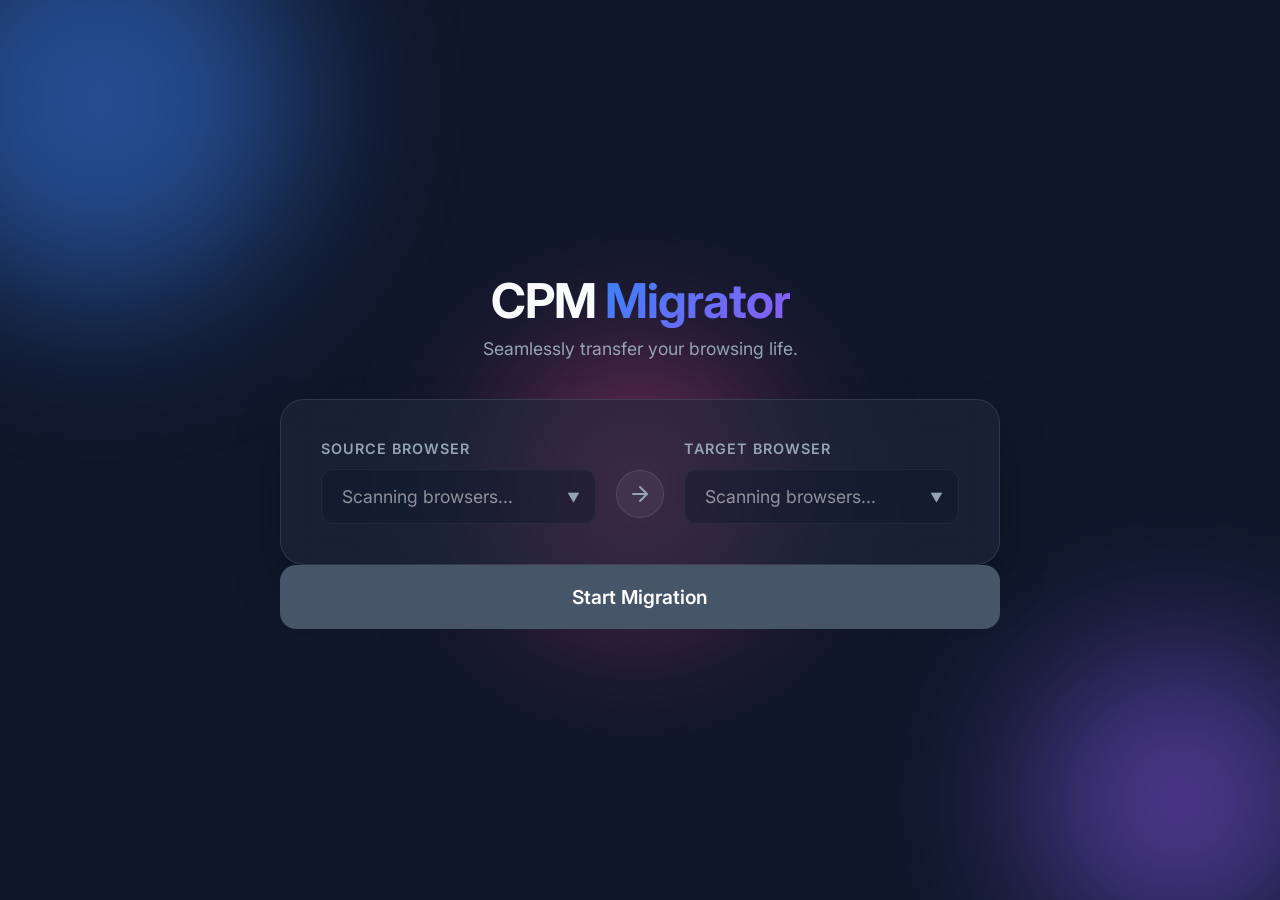
==== src/cpm/m09_gui/web/index.html @ ef74f83f "feat(m09): add GUI module using pywebview and vanilla frontend" ====
<!DOCTYPE html>
<html lang="en">
<head>
    <meta charset="UTF-8">
    <meta name="viewport" content="width=device-width, initial-scale=1.0">
    <title>Chromium Profile Migrator</title>
    <link href="https://fonts.googleapis.com/css2?family=Inter:wght@400;500;600;700&display=swap" rel="stylesheet">
    <link rel="stylesheet" href="style.css">
</head>
<body>
    <div class="background-orbs">
        <div class="orb orb-1"></div>
        <div class="orb orb-2"></div>
        <div class="orb orb-3"></div>
    </div>

    <div class="app-container">
        <header>
            <h1>CPM <span>Migrator</span></h1>
            <p>Seamlessly transfer your browsing life.</p>
        </header>

        <main>
            <div class="glass-card selection-area">
                <div class="browser-select">
                    <label for="source-browser">Source Browser</label>
                    <div class="select-wrapper">
                        <select id="source-browser" disabled>
                            <option value="">Scanning browsers...</option>
                        </select>
                    </div>
                </div>

                <div class="transfer-icon">
                    <svg width="24" height="24" viewBox="0 0 24 24" fill="none" stroke="currentColor" stroke-width="2" stroke-linecap="round" stroke-linejoin="round">
                        <path d="M5 12h14M12 5l7 7-7 7"/>
                    </svg>
                </div>

                <div class="browser-select">
                    <label for="target-browser">Target Browser</label>
                    <div class="select-wrapper">
                        <select id="target-browser" disabled>
                            <option value="">Scanning browsers...</option>
                        </select>
                    </div>
                </div>
            </div>

            <button id="migrate-btn" class="primary-btn glass-btn" disabled>
                <span class="btn-text">Start Migration</span>
                <div class="loader hidden"></div>
            </button>

            <div id="status-console" class="glass-card status-console hidden">
                <h3>Migration Status</h3>
                <div id="log-messages" class="log-messages"></div>
            </div>
        </main>
    </div>

    <script src="script.js"></script>
</body>
</html>
---- src/cpm/m09_gui/web/style.css ----
:root {
    --bg-color: #0f172a;
    --text-primary: #f8fafc;
    --text-secondary: #94a3b8;
    --glass-bg: rgba(30, 41, 59, 0.6);
    --glass-border: rgba(255, 255, 255, 0.1);
    --primary-gradient: linear-gradient(135deg, #3b82f6 0%, #8b5cf6 100%);
    --primary-gradient-hover: linear-gradient(135deg, #60a5fa 0%, #a78bfa 100%);
    --error-color: #ef4444;
    --success-color: #10b981;
}

* {
    box-sizing: border-box;
    margin: 0;
    padding: 0;
}

body {
    font-family: 'Inter', sans-serif;
    background-color: var(--bg-color);
    color: var(--text-primary);
    min-height: 100vh;
    display: flex;
    justify-content: center;
    align-items: center;
    overflow: hidden;
    position: relative;
}

/* Dynamic Background Orbs */
.background-orbs {
    position: absolute;
    top: 0;
    left: 0;
    width: 100%;
    height: 100%;
    z-index: 0;
    overflow: hidden;
    pointer-events: none;
}

.orb {
    position: absolute;
    border-radius: 50%;
    filter: blur(80px);
    opacity: 0.5;
    animation: float 20s infinite alternate ease-in-out;
}

.orb-1 {
    width: 400px;
    height: 400px;
    background: #3b82f6;
    top: -100px;
    left: -100px;
}

.orb-2 {
    width: 300px;
    height: 300px;
    background: #8b5cf6;
    bottom: -50px;
    right: -50px;
    animation-delay: -5s;
}

.orb-3 {
    width: 250px;
    height: 250px;
    background: #ec4899;
    top: 40%;
    left: 40%;
    animation-delay: -10s;
}

@keyframes float {
    0% { transform: translate(0, 0) scale(1); }
    100% { transform: translate(50px, 50px) scale(1.1); }
}

/* Main Container */
.app-container {
    position: relative;
    z-index: 1;
    width: 100%;
    max-width: 800px;
    padding: 40px;
    display: flex;
    flex-direction: column;
    gap: 40px;
}

header {
    text-align: center;
    animation: fadeInDown 0.8s ease-out;
}

header h1 {
    font-size: 3rem;
    font-weight: 700;
    letter-spacing: -1px;
    margin-bottom: 8px;
}

header h1 span {
    background: var(--primary-gradient);
    -webkit-background-clip: text;
    -webkit-text-fill-color: transparent;
}

header p {
    color: var(--text-secondary);
    font-size: 1.1rem;
}

/* Glassmorphism Classes */
.glass-card {
    background: var(--glass-bg);
    backdrop-filter: blur(16px);
    -webkit-backdrop-filter: blur(16px);
    border: 1px solid var(--glass-border);
    border-radius: 24px;
    box-shadow: 0 25px 50px -12px rgba(0, 0, 0, 0.5);
}

.selection-area {
    padding: 40px;
    display: flex;
    justify-content: space-between;
    align-items: center;
    gap: 20px;
    animation: fadeInUp 0.8s ease-out 0.2s both;
}

.browser-select {
    flex: 1;
    display: flex;
    flex-direction: column;
    gap: 12px;
}

.browser-select label {
    font-weight: 600;
    color: var(--text-secondary);
    font-size: 0.9rem;
    text-transform: uppercase;
    letter-spacing: 1px;
}

.select-wrapper {
    position: relative;
}

.select-wrapper::after {
    content: '▼';
    position: absolute;
    right: 16px;
    top: 50%;
    transform: translateY(-50%);
    color: var(--text-secondary);
    pointer-events: none;
    font-size: 0.8rem;
}

select {
    width: 100%;
    appearance: none;
    background: rgba(15, 23, 42, 0.8);
    border: 1px solid var(--glass-border);
    color: white;
    padding: 16px 20px;
    border-radius: 12px;
    font-size: 1.1rem;
    font-family: 'Inter', sans-serif;
    outline: none;
    transition: all 0.3s ease;
    cursor: pointer;
}

select:focus {
    border-color: #8b5cf6;
    box-shadow: 0 0 0 2px rgba(139, 92, 246, 0.2);
}

select:disabled {
    opacity: 0.5;
    cursor: not-allowed;
}

select option {
    background: #0f172a;
    color: white;
}

.transfer-icon {
    width: 48px;
    height: 48px;
    border-radius: 50%;
    background: rgba(255, 255, 255, 0.05);
    display: flex;
    justify-content: center;
    align-items: center;
    border: 1px solid var(--glass-border);
    color: var(--text-secondary);
    flex-shrink: 0;
    margin-top: 24px;
}

/* Button */
.glass-btn {
    width: 100%;
    padding: 20px;
    border: none;
    border-radius: 16px;
    font-family: 'Inter', sans-serif;
    font-size: 1.2rem;
    font-weight: 600;
    color: white;
    background: var(--primary-gradient);
    cursor: pointer;
    transition: all 0.3s ease;
    display: flex;
    justify-content: center;
    align-items: center;
    gap: 12px;
    box-shadow: 0 10px 25px -5px rgba(139, 92, 246, 0.4);
    animation: fadeInUp 0.8s ease-out 0.4s both;
}

.glass-btn:hover:not(:disabled) {
    background: var(--primary-gradient-hover);
    transform: translateY(-2px);
    box-shadow: 0 15px 30px -5px rgba(139, 92, 246, 0.5);
}

.glass-btn:active:not(:disabled) {
    transform: translateY(1px);
}

.glass-btn:disabled {
    opacity: 0.5;
    cursor: not-allowed;
    background: #475569;
    box-shadow: none;
}

/* Console */
.status-console {
    padding: 24px;
    height: 200px;
    display: flex;
    flex-direction: column;
    gap: 16px;
    transition: all 0.3s ease;
}

.status-console.hidden {
    opacity: 0;
    pointer-events: none;
    transform: translateY(20px);
    display: none;
}

.status-console h3 {
    font-size: 1rem;
    color: var(--text-secondary);
    font-weight: 600;
    border-bottom: 1px solid var(--glass-border);
    padding-bottom: 8px;
}

.log-messages {
    flex: 1;
    overflow-y: auto;
    font-family: monospace;
    font-size: 0.9rem;
    display: flex;
    flex-direction: column;
    gap: 8px;
}

.log-messages::-webkit-scrollbar {
    width: 8px;
}
.log-messages::-webkit-scrollbar-track {
    background: rgba(0,0,0,0.1);
    border-radius: 4px;
}
.log-messages::-webkit-scrollbar-thumb {
    background: rgba(255,255,255,0.2);
    border-radius: 4px;
}

.log-line {
    animation: fadeIn 0.3s ease;
}
.log-info { color: #cbd5e1; }
.log-success { color: var(--success-color); font-weight: 600; }
.log-error { color: var(--error-color); font-weight: 600; }

/* Loader */
.loader {
    width: 20px;
    height: 20px;
    border: 3px solid rgba(255,255,255,0.3);
    border-radius: 50%;
    border-top-color: white;
    animation: spin 1s ease-in-out infinite;
}

.loader.hidden {
    display: none;
}

@keyframes spin {
    to { transform: rotate(360deg); }
}
@keyframes fadeInDown {
    from { opacity: 0; transform: translateY(-20px); }
    to { opacity: 1; transform: translateY(0); }
}
@keyframes fadeInUp {
    from { opacity: 0; transform: translateY(20px); }
    to { opacity: 1; transform: translateY(0); }
}
@keyframes fadeIn {
    from { opacity: 0; }
    to { opacity: 1; }
}
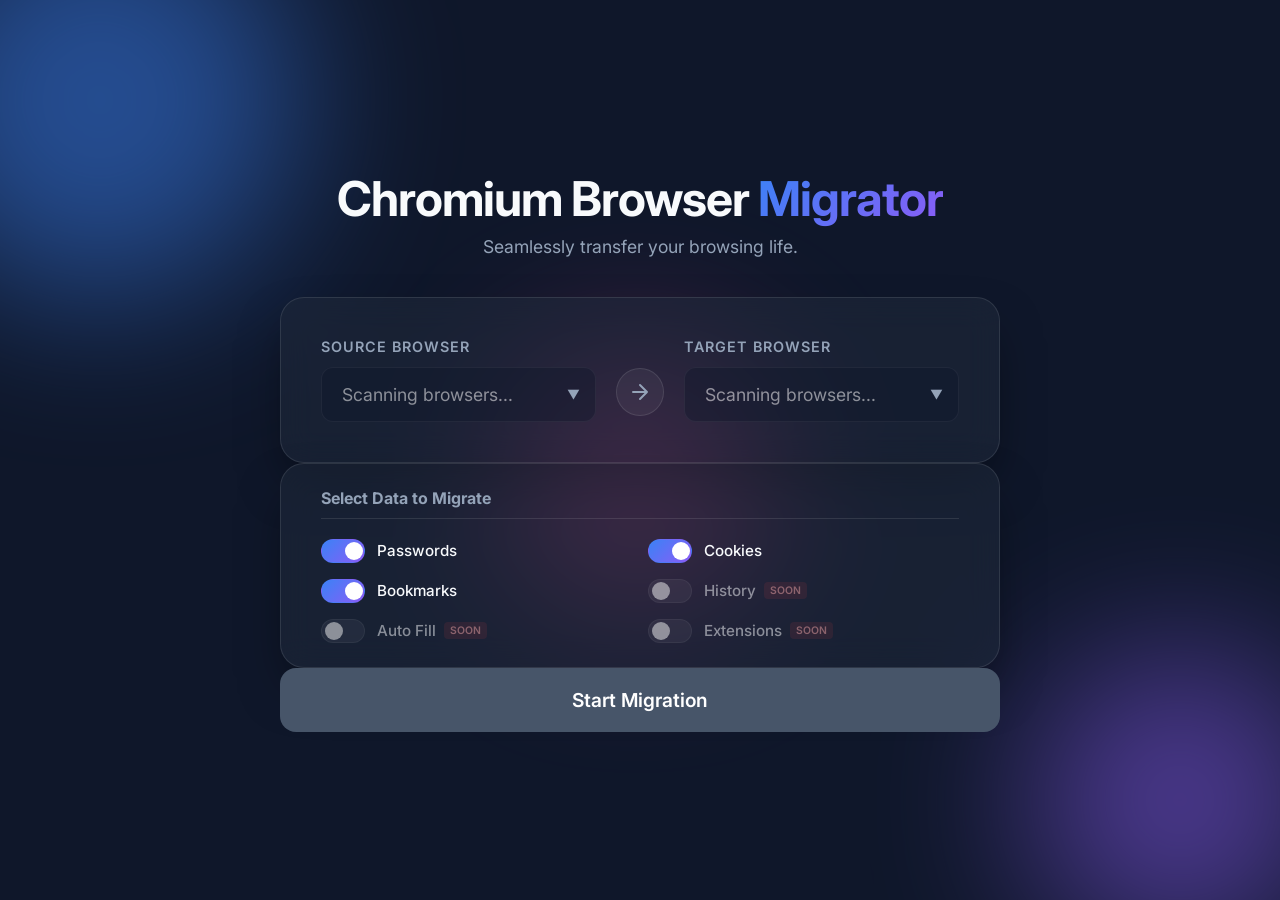
==== commit f253ab62: "feat(m09): add checkboxes for selective migration" ====
--- a/src/cpm/m09_gui/web/index.html
+++ b/src/cpm/m09_gui/web/index.html
@@ -16,7 +16,7 @@
 
     <div class="app-container">
         <header>
-            <h1>CPM <span>Migrator</span></h1>
+            <h1>Chromium Browser <span>Migrator</span></h1>
             <p>Seamlessly transfer your browsing life.</p>
         </header>
 
@@ -47,6 +47,42 @@
                 </div>
             </div>
 
+            <div class="glass-card options-area">
+                <h3>Select Data to Migrate</h3>
+                <div class="options-grid">
+                    <label class="toggle-switch">
+                        <input type="checkbox" id="opt-passwords" checked>
+                        <span class="slider"></span>
+                        <span class="label-text">Passwords</span>
+                    </label>
+                    <label class="toggle-switch">
+                        <input type="checkbox" id="opt-cookies" checked>
+                        <span class="slider"></span>
+                        <span class="label-text">Cookies</span>
+                    </label>
+                    <label class="toggle-switch">
+                        <input type="checkbox" id="opt-bookmarks" checked>
+                        <span class="slider"></span>
+                        <span class="label-text">Bookmarks</span>
+                    </label>
+                    <label class="toggle-switch disabled">
+                        <input type="checkbox" id="opt-history" disabled>
+                        <span class="slider"></span>
+                        <span class="label-text">History <span class="badge">Soon</span></span>
+                    </label>
+                    <label class="toggle-switch disabled">
+                        <input type="checkbox" id="opt-autofill" disabled>
+                        <span class="slider"></span>
+                        <span class="label-text">Auto Fill <span class="badge">Soon</span></span>
+                    </label>
+                    <label class="toggle-switch disabled">
+                        <input type="checkbox" id="opt-extensions" disabled>
+                        <span class="slider"></span>
+                        <span class="label-text">Extensions <span class="badge">Soon</span></span>
+                    </label>
+                </div>
+            </div>
+
             <button id="migrate-btn" class="primary-btn glass-btn" disabled>
                 <span class="btn-text">Start Migration</span>
                 <div class="loader hidden"></div>
--- a/src/cpm/m09_gui/web/style.css
+++ b/src/cpm/m09_gui/web/style.css
@@ -255,6 +255,95 @@
     transition: all 0.3s ease;
 }
 
+/* Options Area */
+.options-area {
+    padding: 24px 40px;
+    animation: fadeInUp 0.8s ease-out 0.3s both;
+}
+
+.options-area h3 {
+    font-size: 1rem;
+    color: var(--text-secondary);
+    margin-bottom: 20px;
+    border-bottom: 1px solid var(--glass-border);
+    padding-bottom: 10px;
+}
+
+.options-grid {
+    display: grid;
+    grid-template-columns: repeat(2, 1fr);
+    gap: 16px;
+}
+
+.toggle-switch {
+    display: flex;
+    align-items: center;
+    gap: 12px;
+    cursor: pointer;
+    position: relative;
+}
+
+.toggle-switch.disabled {
+    cursor: not-allowed;
+    opacity: 0.5;
+}
+
+.toggle-switch input {
+    opacity: 0;
+    width: 0;
+    height: 0;
+    position: absolute;
+}
+
+.slider {
+    position: relative;
+    width: 44px;
+    height: 24px;
+    background-color: rgba(255, 255, 255, 0.1);
+    border-radius: 24px;
+    transition: .4s;
+    border: 1px solid var(--glass-border);
+}
+
+.slider:before {
+    position: absolute;
+    content: "";
+    height: 18px;
+    width: 18px;
+    left: 3px;
+    bottom: 2px;
+    background-color: white;
+    border-radius: 50%;
+    transition: .4s;
+}
+
+input:checked + .slider {
+    background: var(--primary-gradient);
+    border-color: transparent;
+}
+
+input:checked + .slider:before {
+    transform: translateX(20px);
+}
+
+.label-text {
+    font-size: 0.95rem;
+    font-weight: 500;
+    display: flex;
+    align-items: center;
+    gap: 8px;
+}
+
+.badge {
+    font-size: 0.65rem;
+    padding: 2px 6px;
+    background: rgba(239, 68, 68, 0.2);
+    color: #fca5a5;
+    border-radius: 4px;
+    font-weight: 600;
+    text-transform: uppercase;
+}
+
 .status-console.hidden {
     opacity: 0;
     pointer-events: none;
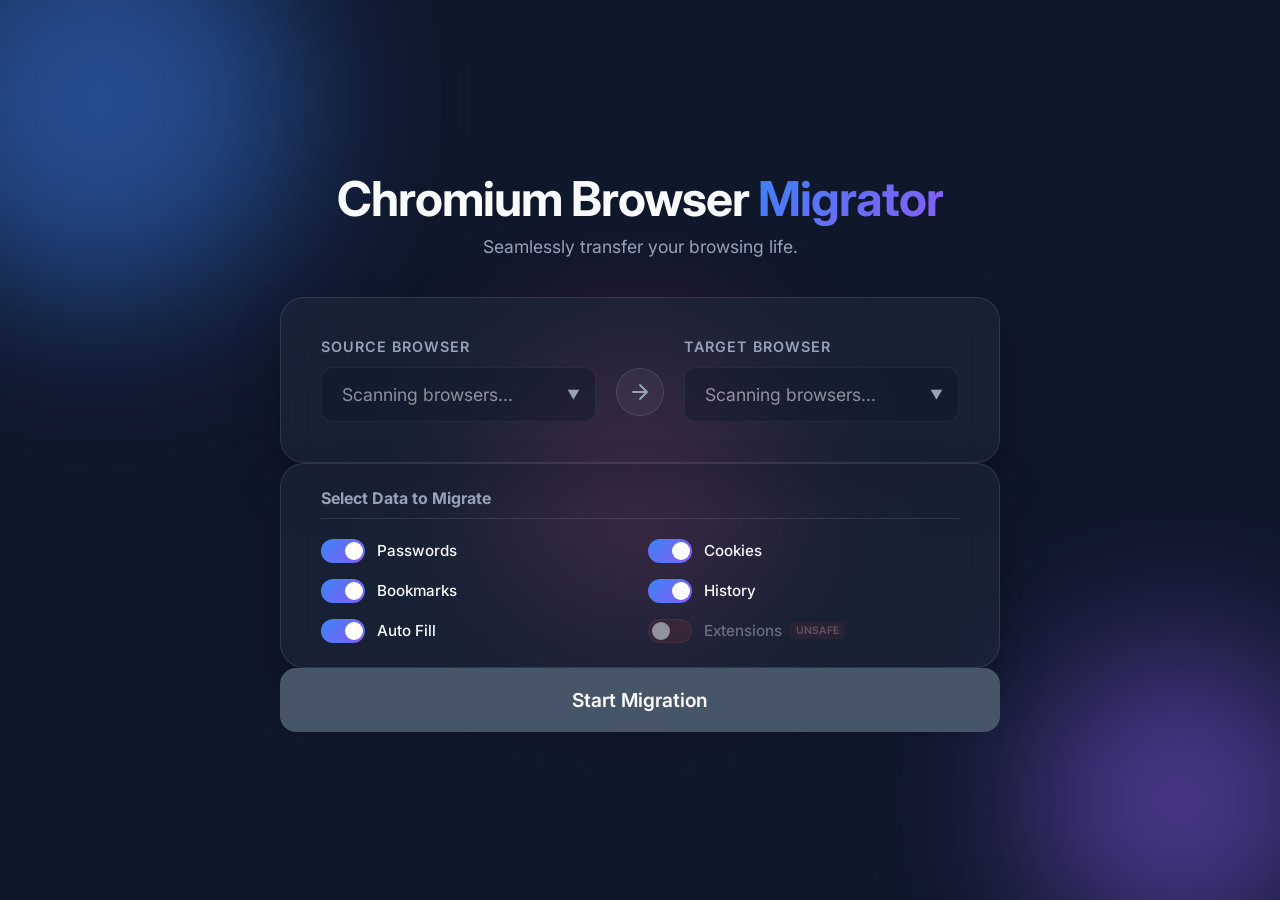
==== commit c11c75fc: "feat(m09): enable history and autofill migration, keeping extensions disabled" ====
--- a/src/cpm/m09_gui/web/index.html
+++ b/src/cpm/m09_gui/web/index.html
@@ -65,20 +65,20 @@
                         <span class="slider"></span>
                         <span class="label-text">Bookmarks</span>
                     </label>
-                    <label class="toggle-switch disabled">
-                        <input type="checkbox" id="opt-history" disabled>
+                    <label class="toggle-switch">
+                        <input type="checkbox" id="opt-history" checked>
                         <span class="slider"></span>
-                        <span class="label-text">History <span class="badge">Soon</span></span>
+                        <span class="label-text">History</span>
                     </label>
-                    <label class="toggle-switch disabled">
-                        <input type="checkbox" id="opt-autofill" disabled>
+                    <label class="toggle-switch">
+                        <input type="checkbox" id="opt-autofill" checked>
                         <span class="slider"></span>
-                        <span class="label-text">Auto Fill <span class="badge">Soon</span></span>
+                        <span class="label-text">Auto Fill</span>
                     </label>
                     <label class="toggle-switch disabled">
                         <input type="checkbox" id="opt-extensions" disabled>
-                        <span class="slider"></span>
-                        <span class="label-text">Extensions <span class="badge">Soon</span></span>
+                        <span class="slider" style="background-color: rgba(239, 68, 68, 0.2);"></span>
+                        <span class="label-text" style="opacity: 0.7;">Extensions <span class="badge" style="background: rgba(239, 68, 68, 0.2); color: #fca5a5;">Unsafe</span></span>
                     </label>
                 </div>
             </div>
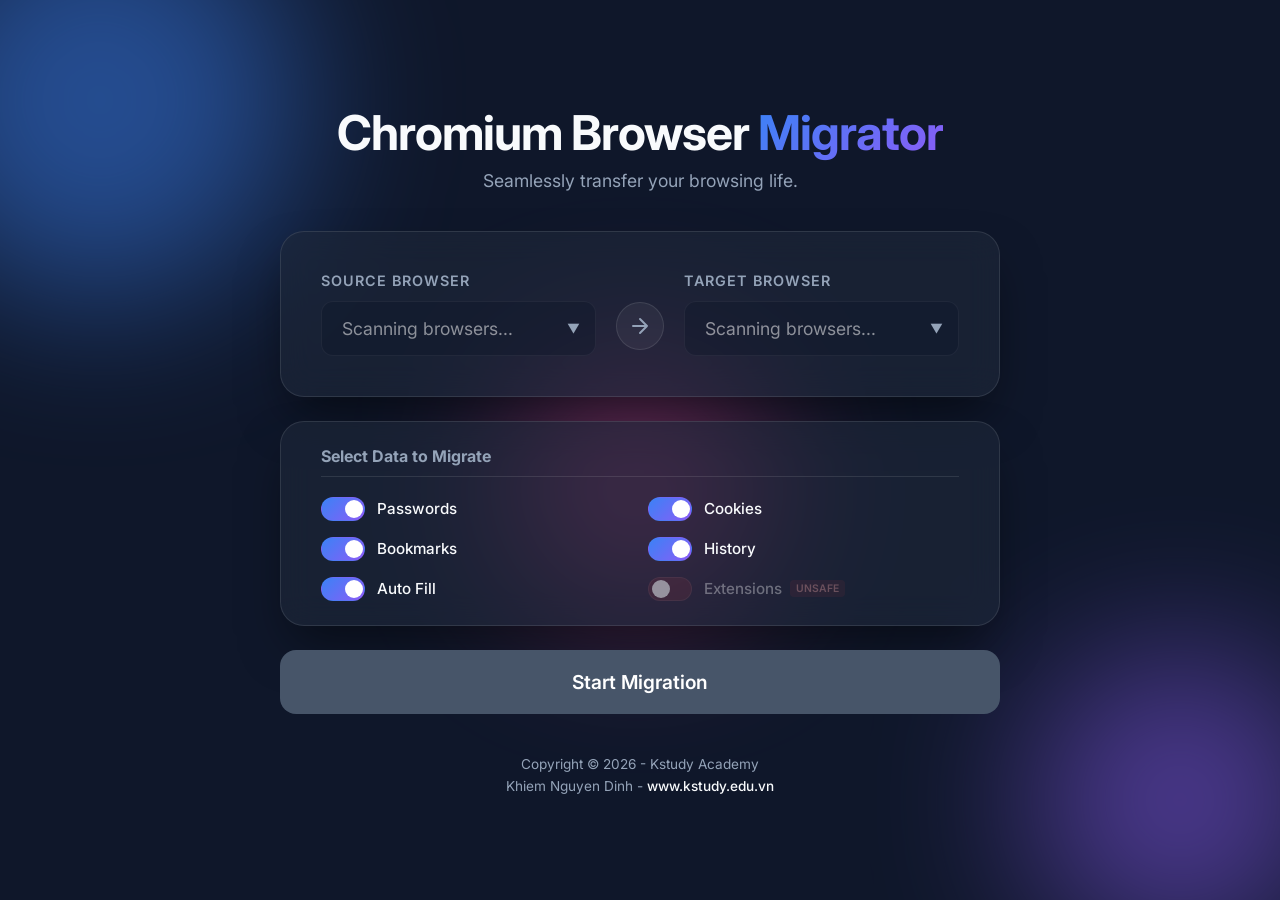
==== commit cb1c4f0c: "style(m09): adjust gap between cards and add Kstudy Academy footer" ====
--- a/src/cpm/m09_gui/web/index.html
+++ b/src/cpm/m09_gui/web/index.html
@@ -93,6 +93,11 @@
                 <div id="log-messages" class="log-messages"></div>
             </div>
         </main>
+
+        <footer>
+            <p>Copyright &copy; 2026 - Kstudy Academy</p>
+            <p>Khiem Nguyen Dinh - <a href="http://www.kstudy.edu.vn" target="_blank" rel="noopener noreferrer">www.kstudy.edu.vn</a></p>
+        </footer>
     </div>
 
     <script src="script.js"></script>
--- a/src/cpm/m09_gui/web/style.css
+++ b/src/cpm/m09_gui/web/style.css
@@ -112,6 +112,31 @@
 header p {
     color: var(--text-secondary);
     font-size: 1.1rem;
+}
+
+main {
+    display: flex;
+    flex-direction: column;
+    gap: 24px;
+}
+
+footer {
+    text-align: center;
+    color: var(--text-secondary);
+    font-size: 0.85rem;
+    animation: fadeIn 0.8s ease-out 0.6s both;
+    line-height: 1.6;
+}
+
+footer a {
+    color: var(--text-primary);
+    text-decoration: none;
+    font-weight: 500;
+    transition: color 0.3s;
+}
+
+footer a:hover {
+    color: #8b5cf6;
 }
 
 /* Glassmorphism Classes */
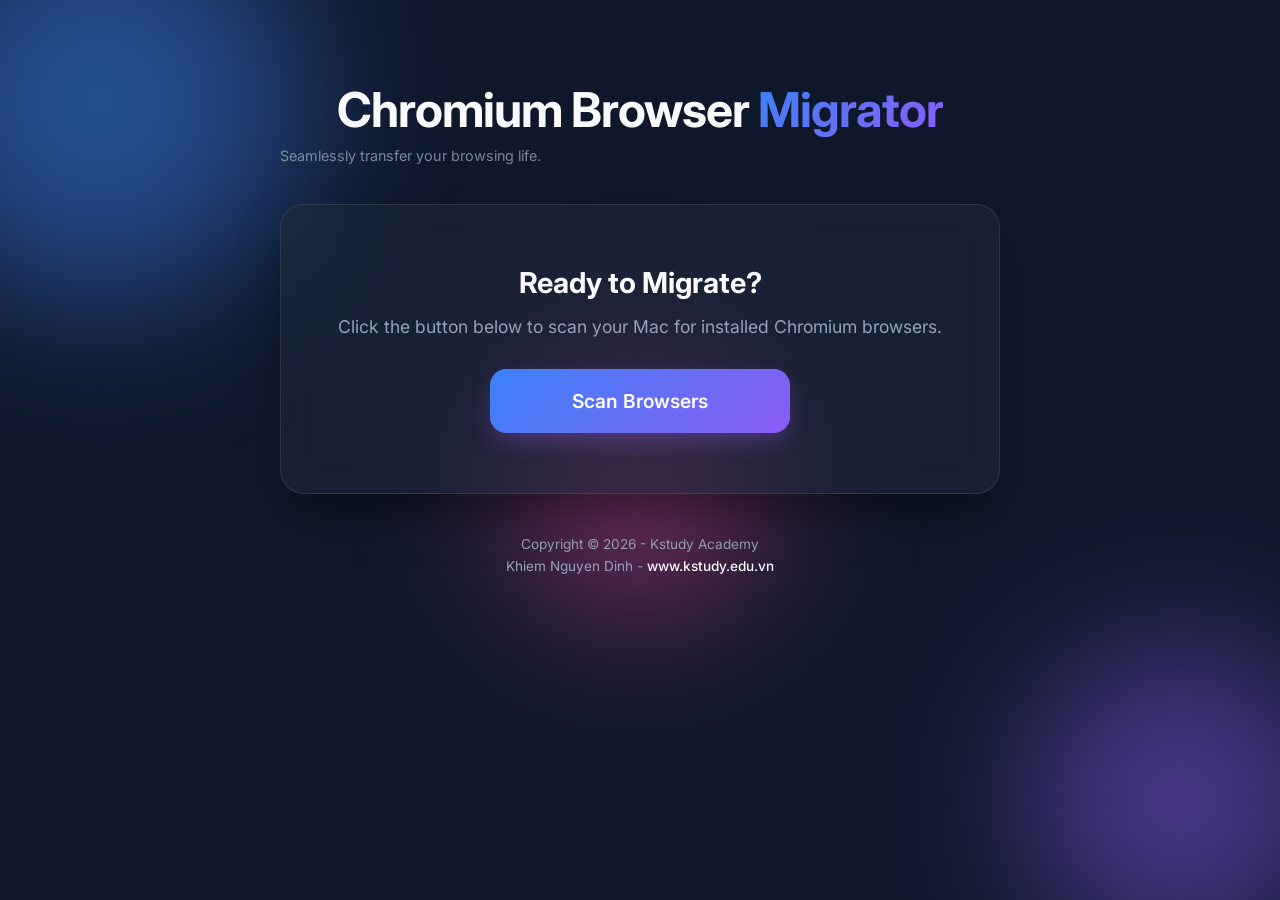
==== commit 882bd4ef: "feat: add Windows build support, CI/CD pipeline, and platform modules - Add GitHub Actions workflow " ====
--- a/src/cpm/m09_gui/web/index.html
+++ b/src/cpm/m09_gui/web/index.html
@@ -17,80 +17,109 @@
     <div class="app-container">
         <header>
             <h1>Chromium Browser <span>Migrator</span></h1>
-            <p>Seamlessly transfer your browsing life.</p>
+            <div class="header-actions" style="display: flex; align-items: center; gap: 10px;">
+                <p style="margin: 0; font-size: 0.9rem; opacity: 0.8;">Seamlessly transfer your browsing life.</p>
+            </div>
         </header>
 
         <main>
-            <div class="glass-card selection-area">
-                <div class="browser-select">
-                    <label for="source-browser">Source Browser</label>
-                    <div class="select-wrapper">
-                        <select id="source-browser" disabled>
-                            <option value="">Scanning browsers...</option>
-                        </select>
+            <!-- PAGE 1: SCAN -->
+            <div id="page-scan" class="page active">
+                <div class="glass-card center-card" style="text-align: center; padding: 60px 40px;">
+                    <h2 style="margin-bottom: 16px; font-size: 1.8rem;">Ready to Migrate?</h2>
+                    <p style="color: var(--text-secondary); margin-bottom: 32px; font-size: 1.1rem;">Click the button below to scan your Mac for installed Chromium browsers.</p>
+                    <div id="scan-error" class="error-message hidden" style="color: #fca5a5; margin-bottom: 20px; font-size: 0.9rem; background: rgba(239, 68, 68, 0.1); padding: 10px; border-radius: 8px; border: 1px solid rgba(239, 68, 68, 0.2);"></div>
+                    <button id="btn-scan" class="primary-btn glass-btn" style="max-width: 300px; margin: 0 auto;">
+                        <span class="btn-text">Scan Browsers</span>
+                        <div class="loader hidden"></div>
+                    </button>
+                </div>
+            </div>
+
+            <!-- PAGE 2: MIGRATION -->
+            <div id="page-migration" class="page hidden">
+                <div class="glass-card selection-area">
+                    <div class="browser-select">
+                        <label for="source-browser">Source Browser</label>
+                        <div class="select-wrapper">
+                            <select id="source-browser"></select>
+                        </div>
+                        <label for="source-profile" style="margin-top: 10px;">Source Profile</label>
+                        <div class="select-wrapper">
+                            <select id="source-profile" disabled><option>Select Browser First</option></select>
+                        </div>
+                    </div>
+
+                    <div class="transfer-icon">
+                        <svg width="24" height="24" viewBox="0 0 24 24" fill="none" stroke="currentColor" stroke-width="2" stroke-linecap="round" stroke-linejoin="round">
+                            <path d="M5 12h14M12 5l7 7-7 7"/>
+                        </svg>
+                    </div>
+
+                    <div class="browser-select">
+                        <label for="target-browser">Target Browser</label>
+                        <div class="select-wrapper">
+                            <select id="target-browser"></select>
+                        </div>
+                        <label for="target-profile" style="margin-top: 10px;">Target Profile</label>
+                        <div class="select-wrapper">
+                            <select id="target-profile" disabled><option>Select Browser First</option></select>
+                        </div>
                     </div>
                 </div>
 
-                <div class="transfer-icon">
-                    <svg width="24" height="24" viewBox="0 0 24 24" fill="none" stroke="currentColor" stroke-width="2" stroke-linecap="round" stroke-linejoin="round">
-                        <path d="M5 12h14M12 5l7 7-7 7"/>
-                    </svg>
+                <div class="glass-card options-area">
+                    <h3>Select Data to Migrate</h3>
+                    <div class="options-grid">
+                        <label class="toggle-switch">
+                            <input type="checkbox" id="opt-passwords" checked>
+                            <span class="slider"></span>
+                            <span class="label-text">Passwords</span>
+                        </label>
+                        <label class="toggle-switch">
+                            <input type="checkbox" id="opt-cookies" checked>
+                            <span class="slider"></span>
+                            <span class="label-text">Cookies</span>
+                        </label>
+                        <label class="toggle-switch">
+                            <input type="checkbox" id="opt-bookmarks" checked>
+                            <span class="slider"></span>
+                            <span class="label-text">Bookmarks</span>
+                        </label>
+                        <label class="toggle-switch">
+                            <input type="checkbox" id="opt-history" checked>
+                            <span class="slider"></span>
+                            <span class="label-text">History</span>
+                        </label>
+                        <label class="toggle-switch">
+                            <input type="checkbox" id="opt-autofill" checked>
+                            <span class="slider"></span>
+                            <span class="label-text">Auto Fill</span>
+                        </label>
+                        <label class="toggle-switch disabled">
+                            <input type="checkbox" id="opt-extensions" disabled>
+                            <span class="slider" style="background-color: rgba(239, 68, 68, 0.2);"></span>
+                            <span class="label-text" style="opacity: 0.7;">Extensions <span class="badge" style="background: rgba(239, 68, 68, 0.2); color: #fca5a5;">Unsafe</span></span>
+                        </label>
+                    </div>
                 </div>
 
-                <div class="browser-select">
-                    <label for="target-browser">Target Browser</label>
-                    <div class="select-wrapper">
-                        <select id="target-browser" disabled>
-                            <option value="">Scanning browsers...</option>
-                        </select>
-                    </div>
-                </div>
+                <button id="migrate-btn" class="primary-btn glass-btn" disabled>
+                    <span class="btn-text">Start Migration</span>
+                </button>
             </div>
 
-            <div class="glass-card options-area">
-                <h3>Select Data to Migrate</h3>
-                <div class="options-grid">
-                    <label class="toggle-switch">
-                        <input type="checkbox" id="opt-passwords" checked>
-                        <span class="slider"></span>
-                        <span class="label-text">Passwords</span>
-                    </label>
-                    <label class="toggle-switch">
-                        <input type="checkbox" id="opt-cookies" checked>
-                        <span class="slider"></span>
-                        <span class="label-text">Cookies</span>
-                    </label>
-                    <label class="toggle-switch">
-                        <input type="checkbox" id="opt-bookmarks" checked>
-                        <span class="slider"></span>
-                        <span class="label-text">Bookmarks</span>
-                    </label>
-                    <label class="toggle-switch">
-                        <input type="checkbox" id="opt-history" checked>
-                        <span class="slider"></span>
-                        <span class="label-text">History</span>
-                    </label>
-                    <label class="toggle-switch">
-                        <input type="checkbox" id="opt-autofill" checked>
-                        <span class="slider"></span>
-                        <span class="label-text">Auto Fill</span>
-                    </label>
-                    <label class="toggle-switch disabled">
-                        <input type="checkbox" id="opt-extensions" disabled>
-                        <span class="slider" style="background-color: rgba(239, 68, 68, 0.2);"></span>
-                        <span class="label-text" style="opacity: 0.7;">Extensions <span class="badge" style="background: rgba(239, 68, 68, 0.2); color: #fca5a5;">Unsafe</span></span>
-                    </label>
+            <!-- PAGE 3: STATUS -->
+            <div id="page-status" class="page hidden">
+                <div id="status-console" class="glass-card status-console" style="height: 350px;">
+                    <h3>Migration Status</h3>
+                    <div id="log-messages" class="log-messages"></div>
                 </div>
-            </div>
-
-            <button id="migrate-btn" class="primary-btn glass-btn" disabled>
-                <span class="btn-text">Start Migration</span>
-                <div class="loader hidden"></div>
-            </button>
-
-            <div id="status-console" class="glass-card status-console hidden">
-                <h3>Migration Status</h3>
-                <div id="log-messages" class="log-messages"></div>
+                
+                <div class="action-buttons" style="display: flex; gap: 16px; margin-top: 24px;">
+                    <button id="btn-retry" class="secondary-btn glass-btn" style="background: rgba(255,255,255,0.1);">Làm lại</button>
+                    <button id="btn-exit" class="primary-btn glass-btn">Thoát</button>
+                </div>
             </div>
         </main>
 
--- a/src/cpm/m09_gui/web/style.css
+++ b/src/cpm/m09_gui/web/style.css
@@ -23,9 +23,10 @@
     min-height: 100vh;
     display: flex;
     justify-content: center;
-    align-items: center;
-    overflow: hidden;
+    align-items: flex-start;
+    overflow-y: auto;
     position: relative;
+    padding: 40px 0;
 }
 
 /* Dynamic Background Orbs */
@@ -423,17 +424,40 @@
     animation: spin 1s ease-in-out infinite;
 }
 
-.loader.hidden {
+/* Page visibility */
+.page {
     display: none;
-}
-
-@keyframes spin {
-    to { transform: rotate(360deg); }
-}
+    animation: fadeIn 0.5s ease-out;
+}
+
+.page.active {
+    display: block;
+}
+
+.hidden {
+    display: none !important;
+}
+
 @keyframes fadeInDown {
     from { opacity: 0; transform: translateY(-20px); }
     to { opacity: 1; transform: translateY(0); }
 }
+
+/* Modal */
+.modal {
+    position: fixed;
+    top: 0;
+    left: 0;
+    width: 100%;
+    height: 100%;
+    background: rgba(0, 0, 0, 0.6);
+    backdrop-filter: blur(4px);
+    display: flex;
+    justify-content: center;
+    align-items: center;
+    z-index: 1000;
+}
+
 @keyframes fadeInUp {
     from { opacity: 0; transform: translateY(20px); }
     to { opacity: 1; transform: translateY(0); }
